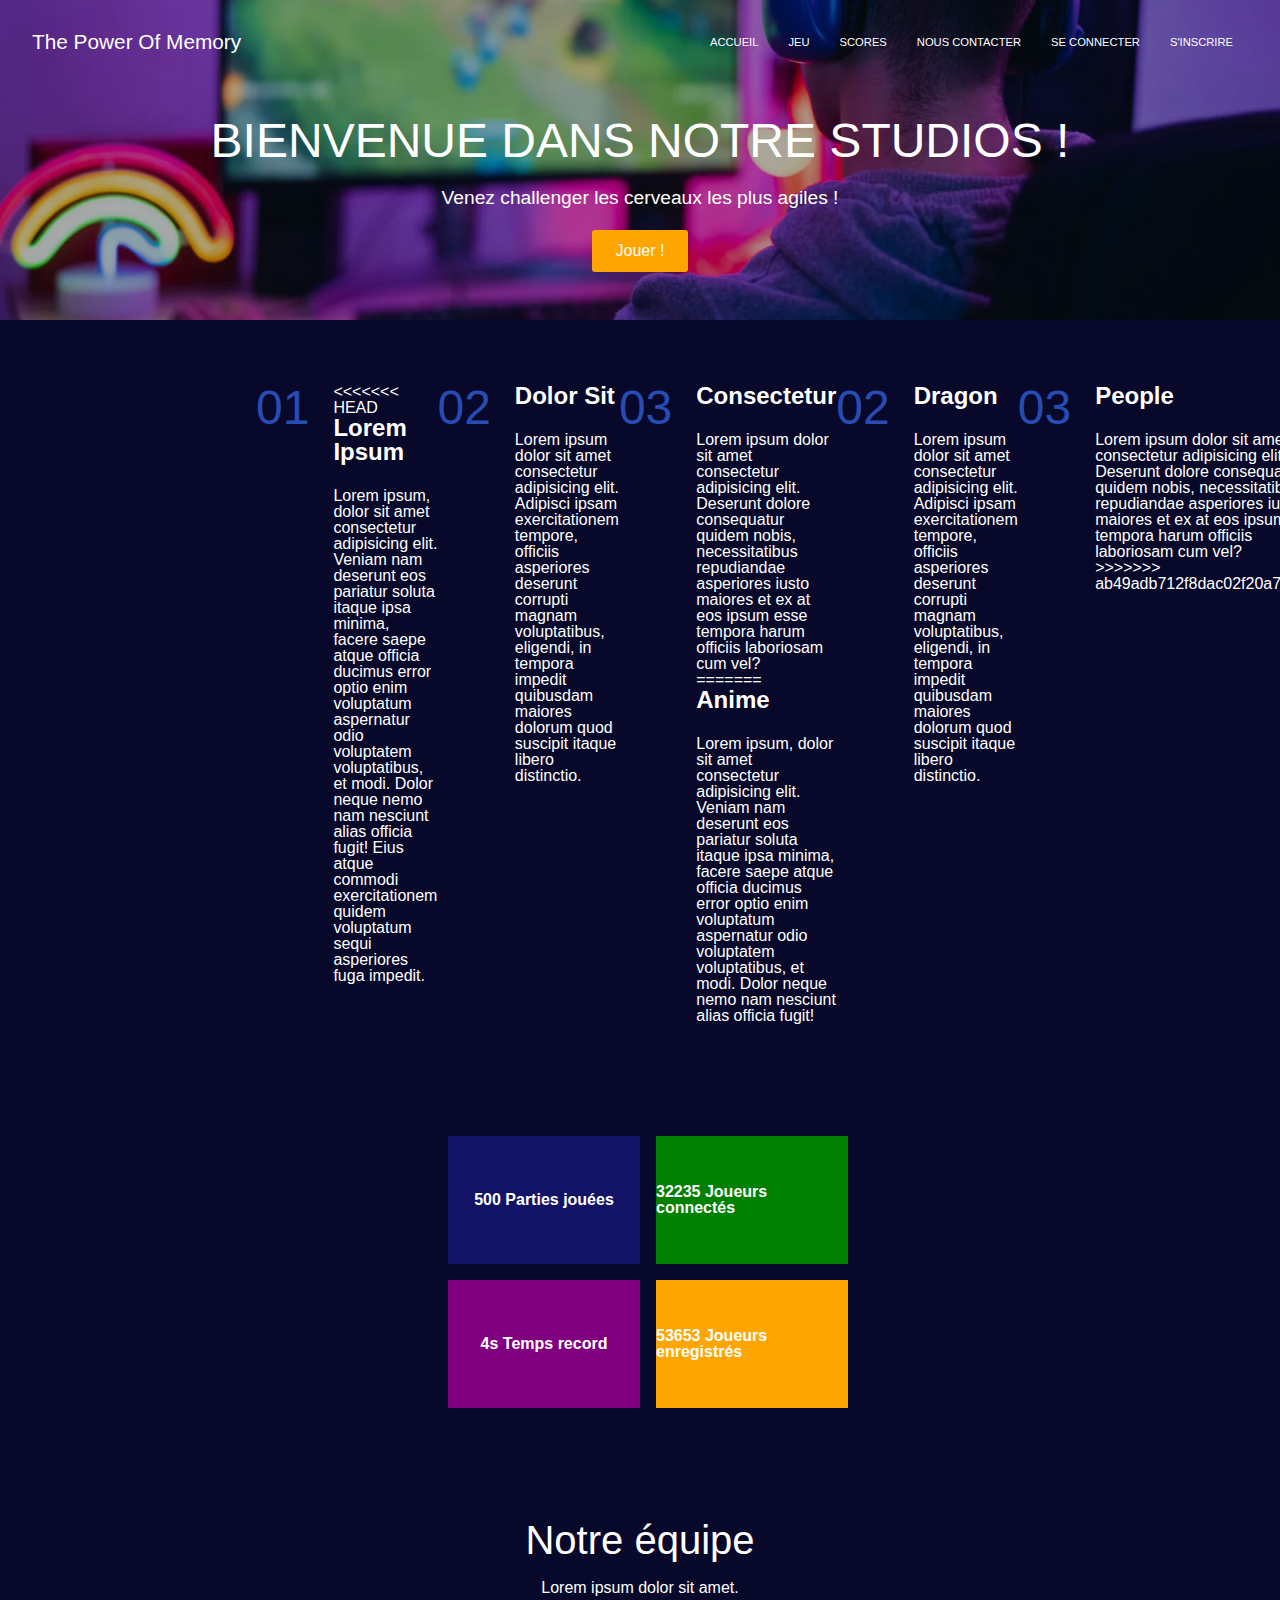
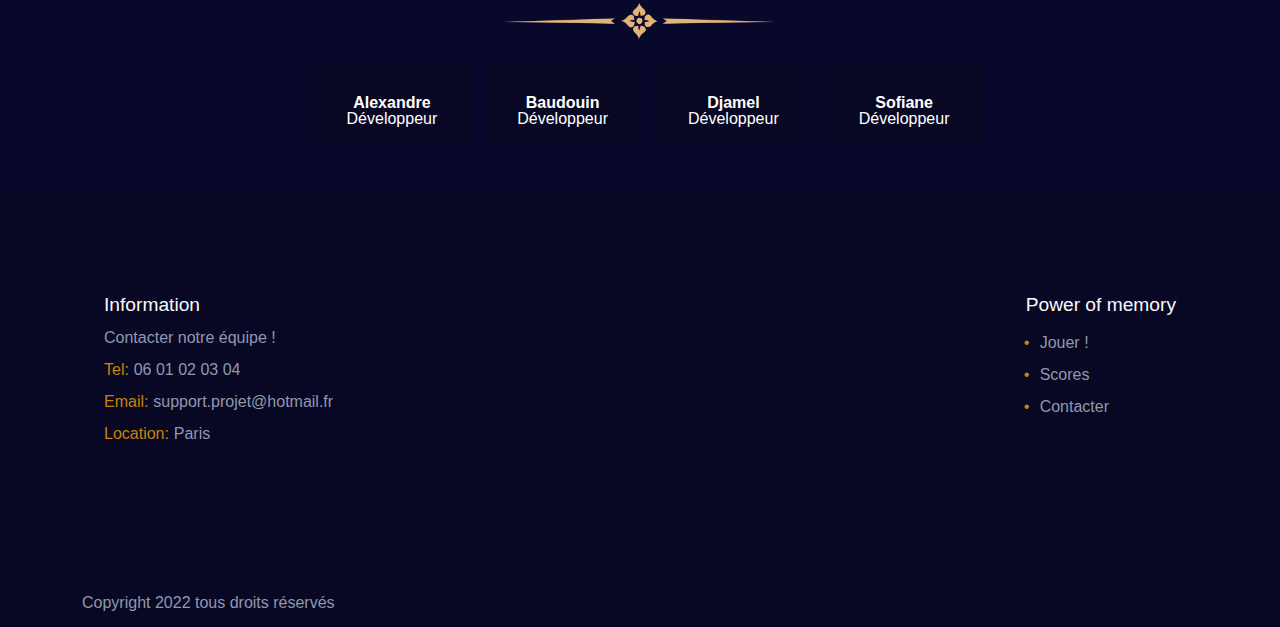
==== index.html @ 4fc53959 "footer" ====
<!DOCTYPE html>
<html lang="fr">

<head>
    <meta charset="UTF-8">
    <meta http-equiv="X-UA-Compatible" content="IE=edge">
    <meta name="viewport" content="width=device-width, initial-scale=1.0">
    <link rel="stylesheet" href="assets/css/reset.css">
    <link rel="stylesheet" href="assets/css/style.css">
    <link rel="stylesheet" href="assets/css/footer.css">
    <link rel="stylesheet" href="assets/css/header.css">
    <link rel="stylesheet" href="assets/css/section.css">
    <script src="https://kit.fontawesome.com/583bdb9b50.js" crossorigin="anonymous"></script>
    <title>The Power Of Memory</title>
</head>

<body>
    <!-- HEADER -->
    <div class="banniere">
    <header id="main-header">
        <h1 class="titreacceuil">The Power Of Memory</h1>
        <nav>           
            <ul class="menunav">
                <li><a href="index.html">ACCUEIL</a></li>
                <li><a href="memory.html">JEU</a></li>
                <li><a href="scores.html">SCORES</a></li>
                <li><a href="contact.html">NOUS CONTACTER</a></li>
                <li><a href="login.html">SE CONNECTER</a></li>
                <li><a href="inscription.html">S'INSCRIRE</a></li>
            </ul>
        </nav>
    </header>
     <section class="titreheader">
        <h2 class="titredebannieres">BIENVENUE DANS NOTRE STUDIOS ! </h2>
        <h3 class="soustitre">Venez challenger les cerveaux les plus agiles !</h3>
        <a href="memory.html"><button class="bouttonjouer"> Jouer !</button></a>
    
    </section></div> 


    <!-- HEADER -->

    <!-- MAIN -->
    <main>


        <!-- 3 cartes -->
        <section class="card_section">
            <div class="cards">
                <img src="http://placekitten.com/g/470/300" alt="">
                <img src="http://placekitten.com/g/200/300" alt="">
                <img src="http://placekitten.com/g/120/300" alt="">
            </div>
            <div class="card-text">
                <p>01</p>
                <div>
<<<<<<< HEAD
                    <h3>Lorem Ipsum</h3>
                    <p>Lorem ipsum, dolor sit amet consectetur adipisicing elit. Veniam nam deserunt eos pariatur soluta
                        itaque ipsa minima, facere saepe atque officia ducimus error optio enim voluptatum aspernatur
                        odio voluptatem voluptatibus, et modi. Dolor neque nemo nam nesciunt alias officia fugit! Eius
                        atque commodi exercitationem quidem voluptatum sequi asperiores fuga impedit.</p>
                </div>
                <p>02</p>
                <div>
                    <h3>Dolor Sit</h3>
                    <p>Lorem ipsum dolor sit amet consectetur adipisicing elit. Adipisci ipsam exercitationem tempore,
                        officiis asperiores deserunt corrupti magnam voluptatibus, eligendi, in tempora impedit
                        quibusdam maiores dolorum quod suscipit itaque libero distinctio.</p>
                </div>
                <p>03</p>
                <div>
                    <h3>Consectetur</h3>
                    <p>Lorem ipsum dolor sit amet consectetur adipisicing elit. Deserunt dolore consequatur quidem
                        nobis, necessitatibus repudiandae asperiores iusto maiores et ex at eos ipsum esse tempora harum
                        officiis laboriosam cum vel?</p>
=======
                    <h3>Anime</h3>
                    <p>Lorem ipsum, dolor sit amet consectetur adipisicing elit. Veniam nam deserunt eos pariatur soluta itaque ipsa minima, facere saepe atque officia ducimus error optio enim voluptatum aspernatur odio voluptatem voluptatibus, et modi. Dolor neque nemo nam nesciunt alias officia fugit!</p>
                </div>
                <p>02</p>
                <div>
                    <h3>Dragon</h3>
                    <p>Lorem ipsum dolor sit amet consectetur adipisicing elit. Adipisci ipsam exercitationem tempore, officiis asperiores deserunt corrupti magnam voluptatibus, eligendi, in tempora impedit quibusdam maiores dolorum quod suscipit itaque libero distinctio.</p>
                </div>
                <p>03</p>
                <div>
                    <h3>People</h3>
                    <p>Lorem ipsum dolor sit amet consectetur adipisicing elit. Deserunt dolore consequatur quidem nobis, necessitatibus repudiandae asperiores iusto maiores et ex at eos ipsum esse tempora harum officiis laboriosam cum vel?</p>
>>>>>>> ab49adb712f8dac02f20a7fc950325b04d6201ba
                </div>
            </div>
        </section>


        <!-- Statistiques -->
        <section class="stats_section">
            <img src="http://placekitten.com/g/450/300" alt="">
            <div class="stats">
                <div class="row_1">
                    <div id="games_played">
                        500 Parties jouées
                    </div>
                    <div id="best_time">
                        4s Temps record
                    </div>
                </div>
                <div class="row_2">
                    <div id="players_online">
                        32235 Joueurs connectés
                    </div>
                    <div id="registered_players">
                        53653 Joueurs enregistrés
                    </div>
                </div>
            </div>
        </section>


        <!-- Notre équipe -->
        <section class="team_section">
            <h2>Notre équipe</h2>
            <h3>Lorem ipsum dolor sit amet.</h3>
            <img src="assets/images/text-separator.png" alt="">
            <div class="team_members_box">
                <div class="member">
                    <img src="http://placekitten.com/g/150/150" alt="">
                    <p>Alexandre</p>
                    <p>Développeur</p>
                    <p><i class="fa-brands fa-square-facebook"></i> <i class="fa-brands fa-square-twitter"></i> <i
                            class="fa-brands fa-square-pinterest"></i></p>
                </div>
                <div class="member">
                    <img src="https://placedog.net/150/150" alt="">
                    <p>Baudouin</p>
                    <p>Développeur</p>
                    <p><i class="fa-brands fa-square-facebook"></i> <i class="fa-brands fa-square-twitter"></i> <i
                            class="fa-brands fa-square-pinterest"></i></p>
                </div>
                <div class="member">
                    <img src="http://placekitten.com/g/150/150" alt="">
                    <p>Djamel</p>
                    <p>Développeur</p>
                    <p><i class="fa-brands fa-square-facebook"></i> <i class="fa-brands fa-square-twitter"></i> <i
                            class="fa-brands fa-square-pinterest"></i></p>
                </div>
                <div class="member">
                    <img src="https://placedog.net/150/150" alt="">
                    <p>Sofiane</p>
                    <p>Développeur</p>
                    <p><i class="fa-brands fa-square-facebook"></i> <i class="fa-brands fa-square-twitter"></i> <i
                            class="fa-brands fa-square-pinterest"></i></p>
                </div>
            </div>

        </section>


    </main>
    <!-- MAIN -->

    <!-- FOOTER -->
    <footer class="footer1">

        <!-- balise comportant le bloc information et power of memory-->
        <div class="footer-display">


            <!--premier bloc information-->
            <div class="foot">
                <h2 class="title-footer">Information</h1>

                    <p class="sentence">Contacter notre équipe ! </p>
                    <div class="contact">
                        <div class="contact-phone">
                            <h4 class="telephone"> Tel:</h4>
                            <p class="contact-num">06 01 02 03 04</p>
                        </div>




                        <div class="mail">
                            <h4 class="contact-mail"> Email: </h4>
                            <p class="contact-num"> support.projet@hotmail.fr</p>

                        </div>

                        <div class="localisation">
                            <h4 class="contact-location">Location: </h4>
                            <p class="contact-num">Paris</p>

                        </div>


                        <!--icones des differents reseaux-->
                        <ul class="contact-icone">
                            <li><a class="link-social" href="https://fr-fr.facebook.com/"><i
                                        class="fa-brands fa-square-facebook fa-2xl "></i></a></li>
                            <li><a class="link-social" href="https://www.google.com/search"><i
                                        class="fa-brands fa-square-google-plus fa-2xl"></i></a></li>
                            <li><a class="link-social" href="https://www.pinterest.fr/"><i
                                        class="fa-brands fa-square-pinterest fa-2xl "></i></a></li>
                            <li><a class="link-social" href="https://www.instagram.com/?hl=fr"><i
                                        class="fa-brands fa-square-instagram fa-2xl "></i></a></li>
                            <li><a class="link-social" href="https://twitter.com/?lang=fr"><i
                                        class="fa-brands fa-square-twitter fa-2xl "></i></a></li>
                        </ul>
                    </div>
            </div>











            <!--deuxieme bloc power of memory-->
            <div class="foot2">
                <h1 class="title-footer2">Power of memory</h1>
                <ul class="footer-li">
                    <li class="help"><a class="lien" href="memory.html">Jouer !</a> </li>
                    <li class="help"><a class="lien2" href="scores.html">Scores</a></li>
                    <li class="help"><a class="lien3" href="contact.html">Contacter</a></li>
                </ul>

            </div>

        </div>

        <!--bloc comportant la mention copyright -->
        <div class="contact-copyright">
            <p class="footer-copy">Copyright<i class="fa-sharp fa-solid fa-copyright"></i> 2022 tous droits réservés</p>
        </div>


    </footer>



    <!-- FOOTER -->
</body>

</html>
---- assets/css/style.css ----
body {
    background-color: rgb(8, 8, 43);
    font-family: -apple-system, BlinkMacSystemFont, 'Segoe UI', Roboto, Oxygen, Ubuntu, Cantarell, 'Open Sans', 'Helvetica Neue', sans-serif;
}
---- assets/css/footer.css ----
.footer1{
    background-color: rgb(8, 8, 37);
    ;

}

.footer-display{
    display: flex;
    flex-direction: row;
    justify-content: space-between;
    align-items: flex-start;
    padding:80px ; 

}



.title-footer , .title-footer2 {
    color: rgb(249, 249, 249);
    font-size: 1.2em;
}


.footer-copy , .sentence , .contact , .mail ,  .localisation , .footer-li{
    color: rgb(144, 152, 173);
}

.telephone , .contact-mail , .contact-location {
    color: rgb(197, 131, 9);
}

.footer-li{
    list-style: none;
    margin-top: 0.8em;
    margin-right: 2em;


}

.foot{
    padding: 1em;


}
.foot2 {
    padding: 1em;

}


/* colorisation des puces */
.contact-icone::before {
    content: "•"; color: rgb(197, 143, 43) ;
}

.contact-icone::before {
    content: "•"; color: rgb(197, 133, 15);
    display: inline-block; width: 1em;
    margin-left: -1em
}
.help::before{
    content: "•"; color: rgb(197, 143, 43) ;
}

.help::before {
    content: "•"; color: rgb(197, 133, 15);
    display: inline-block; width: 1em;
    margin-left: -1em
}


/* positionnement de la mention copyright */
.contact-copyright{
    background-color: rgb(8, 8, 37);
    margin-top: -30px;
    padding: 16px;
    
}

.contact-phone , .localisation , .mail{
    display: flex;
    flex-direction: row;
    align-items: center;
    padding-bottom: 1em;    
}


.help{
    margin-right: 30px;
    padding-bottom: 1em;
    color: orange; 


}


.contact-icone {
    list-style-type : none;
    margin: 0;
}
.contact-icone , .fa-brands-fa-square-twitter , .fa-brands-fa-square-facebook , .fa-brands-fa-google , .fa-brands-fa-square-pinterest , .fa-brands-fa-square-instagram{

    display: table-cell;

}

.contact-icone{
    overflow:hidden;
    display: flex ;
    flex-direction: row;
    justify-content: flex-start;
    color: orange;
    height: 2em;
    padding-top: 15px; 
}




.footer-copy{
    margin-left: 66px;
}

.title-footer2{
    display: flex;
    flex-direction: column;
    justify-content: flex-start;
    padding: 8px ;
    margin-left: -22px;
}

.title-footer{
    
    padding:  8px ;

}

.sentence{
    padding: 8px;
}

.contact {
    display: flex;
    flex-direction: column;
    justify-content: flex-start;
    margin: auto;
    padding: 8px ;
}

.contact-num {
    padding-left: 0.3em;
}

.lien:visited{
    color: rgb(144, 152, 173);
}
.lien2:visited{
    color: rgb(144, 152, 173);
}
.lien3:visited{
    color: rgb(144, 152, 173);
}

.lien , .lien2 , .lien3{

color: rgb(144, 152, 173);
text-decoration: none;


}

.lien:hover{
    color: orange;
}
.lien2:hover{
    color : orange
}
.lien3:hover{
    color: orange;
}
.contact-icone li {
    margin-right: 0.5em;
}

.link-social{
    color: orange;
    background-color: white;
    height: 1em;
    padding-bottom : 0.3em;
    padding-top: 0.3em;
    border-radius: 0.2em;
}


/* Interface mobile */
@media screen and (max-width : 480px) {

    .footer-display{
        
        width: 100%;
        margin-right: 3em;
        
    }

    .footer1{
        background-color: rgb(8, 8, 37);
        width: 100%;

    }
    .contact-num , .footer-li , .sentence , .contact{
        font-size: 0.5em;
        width: 100%;
    }
    .title-footer , .title-footer2 {
        font-size: 0,8em;
        width: 100%;
    }
    .foot{
        margin-left: -5em;
        
    }
    .contact-mail , .contact-phone  , .contact-localisation , .contact-copyright{
        
        font-size: 0.6em;

    }
    
    .contact-phone , .mail , .localisation{
        display: flex;
        flex-direction: row;
        justify-content: flex-start;
        align-items: flex-start;
        font-size: 0.6em ;
    }
    

}
---- assets/css/header.css ----
.menunav {
    list-style:none;
    display: flex; 
    font-size: 0.7em;
}
#main-header {
    display: flex;
    justify-content: space-between;
    align-items: center;
    padding: 2em;
}

.menunav a{
    font-family: Arial, Helvetica, sans-serif;
    text-decoration: none;
    padding: 10px;
    color: white;
    margin: 0 5px;
    transition: all 0.5s;
}
.menunav a:hover {
    color:orange;
    border-top: solid orange 2px;
    border-radius: 10px;
}
.bouttonjouer{
    color: white;
    background-color: orange;
    font-size: 1em;
    width: 6em;
    height: 2.6em;
    border: none;
    border-radius: 3px;
    
}
a .bouttonjouer:hover{
    box-shadow: 10px 10px 10px rgb(152, 103, 11) inset;
    
}
.titredebannieres{
    color: white;
    font-size: 3em;
}
.titreacceuil{
    color: white;
    font-size: 1.3em;
}
.soustitre{
    padding: 1.2em;
    color: white;
    font-size: 1.2em;
}
.titreheader{
    padding: 2em;
    display: flex;
    justify-content: center;
    flex-direction: column;
    align-items: center;
}
.banniere{
    background: url('../images/imagejeux.png') no-repeat center;
    background-size: cover;
    height: 20em;
}
---- assets/css/section.css ----
main{
    color: white;
}
main section{
    margin-bottom: 6em;
    margin-top: 2em;
}
.card_section{
    display: flex;
    flex-direction: column;
    align-items: center;
}
.card-text{
    display: flex;
    margin-top: 2em;
    width: 60%;
}
.card-text div{
    width: 30%; 
}
.card-text>p{
    font-size: 3em;
    color: rgb(39, 76, 179);
    margin-right: 0.5em;
}
.card-text h3{
    margin-bottom: 1em;
    font-weight: bold;
    font-size: 1.5em;
}
.cards{
    display: flex;
    justify-content: space-between;
    width: 60%;
}
.cards img:not(:first-child){
    margin-left: 1em;
}
.stats_section{
    display: flex;
    align-items: center;
    justify-content: center;
}
.stats{
    margin-left: 1em;
    display: flex;
}
.stats div>div{
    height: 8em;
    width: 12em;
    color: white;
    display: flex;
    align-items: center;
    flex-direction: column;
    justify-content: center;
    margin: 1em 0.5em;
    font-weight: bold;
}
#games_played{
    background-color: rgb(19, 19, 102);
}
#players_online{
    background-color: green;
}
#best_time{
    background-color: purple;
}
#registered_players{
    background-color: orange;
}
.stat_box p{
    font-size: 2em;
    margin-bottom: 0.3em;
}
.team_members_box{
    display: flex;
    justify-content: center;
    margin-top: 1em;
}
.member img{
    border-radius: 50%;
}
.member p{
    text-align: center;
}
.team_section{
    text-align: center;
    margin-bottom: 3em;
}
.team_section>img{
    height: 3em;
}
.team_section h2{
    font-size: 2.5em;
    margin-bottom: 0.5em;
}
.member {
    background-color: rgb(8, 8, 37);
    margin-left: 1em;
    padding: 1em 2em;
}
.member p:first-of-type{
    font-weight: bold;
}
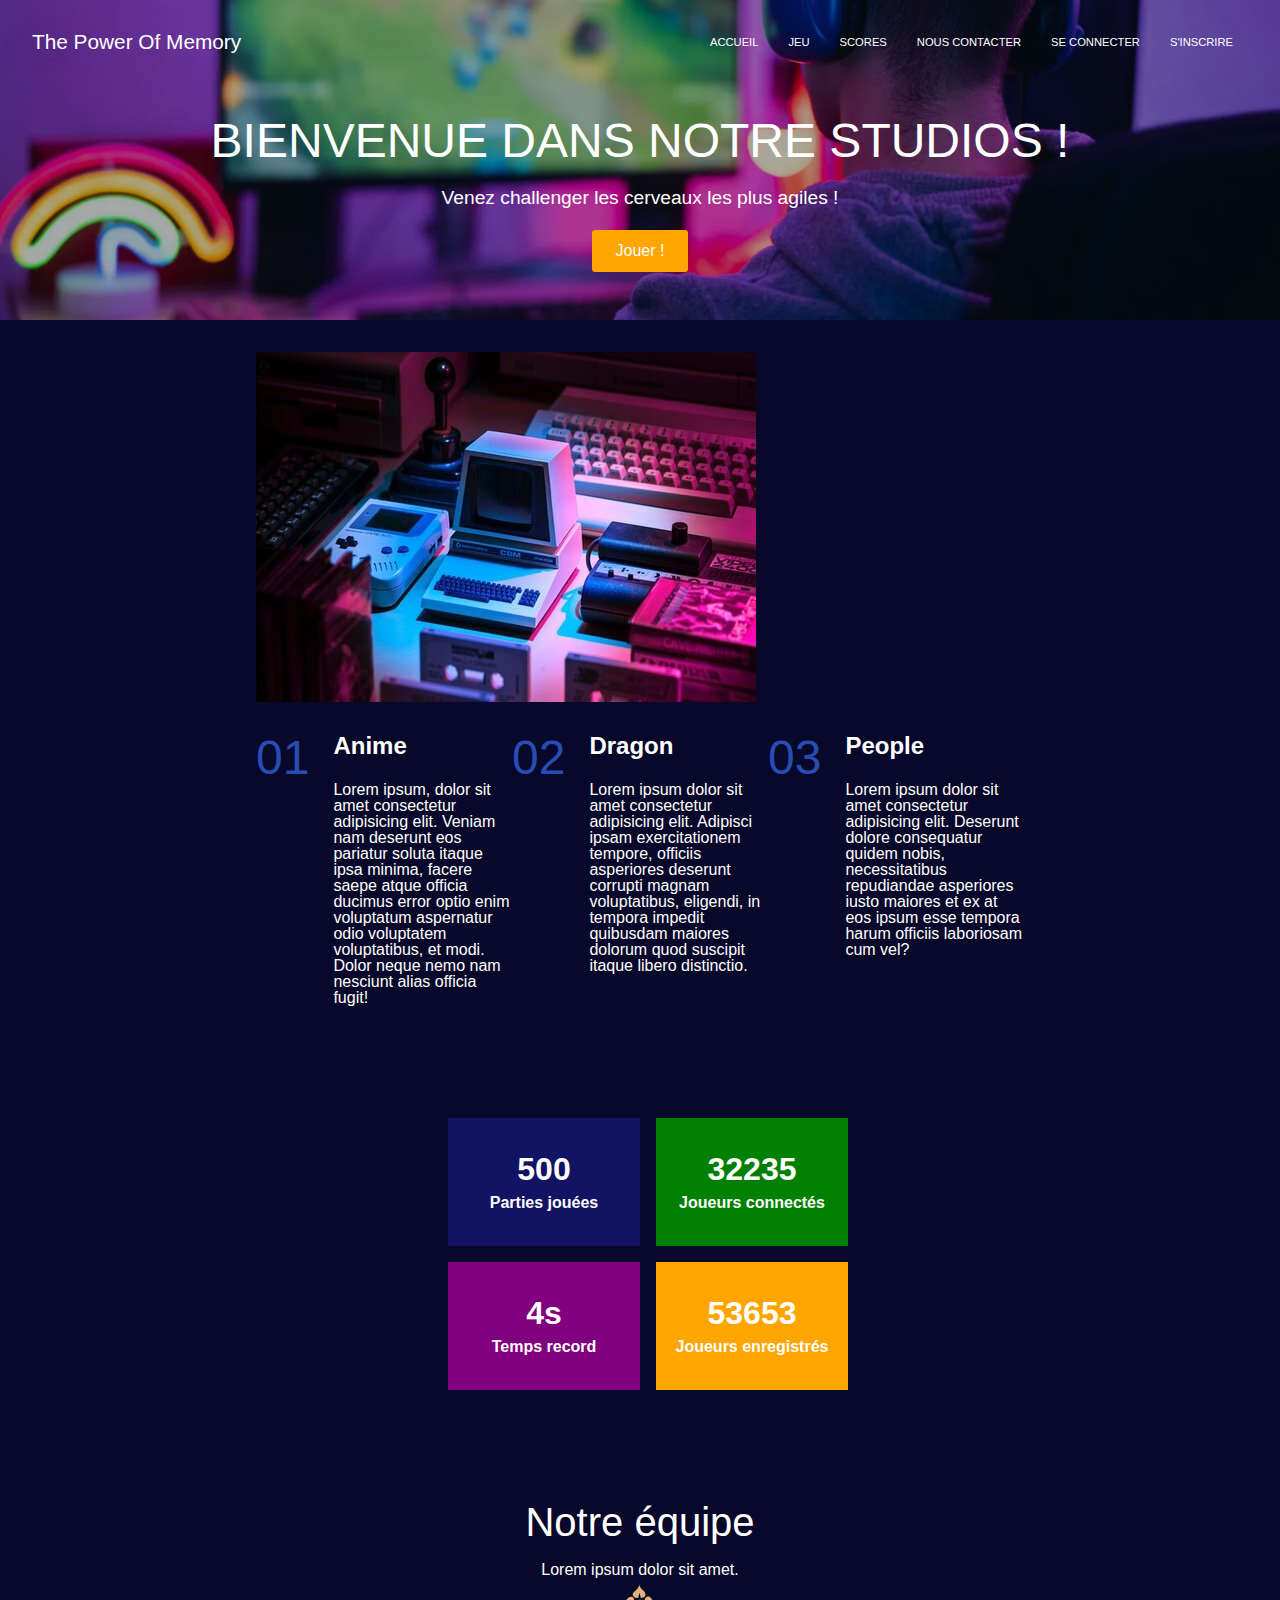
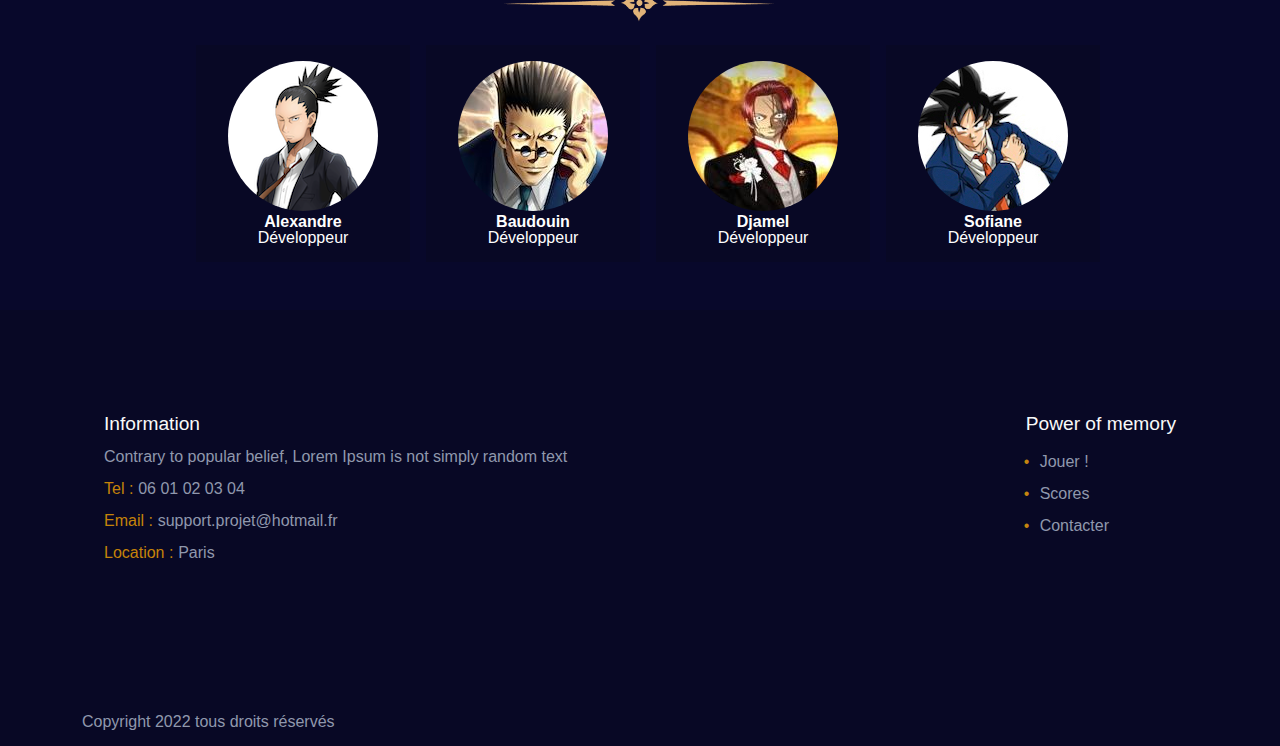
==== commit e9c44199: "section contact" ====
--- a/index.html
+++ b/index.html
@@ -10,6 +10,7 @@
     <link rel="stylesheet" href="assets/css/footer.css">
     <link rel="stylesheet" href="assets/css/header.css">
     <link rel="stylesheet" href="assets/css/section.css">
+    <link rel="icon" href="assets/images/favicon.jpg"> 
     <script src="https://kit.fontawesome.com/583bdb9b50.js" crossorigin="anonymous"></script>
     <title>The Power Of Memory</title>
 </head>
@@ -37,6 +38,7 @@
     
     </section></div> 
 
+   
 
     <!-- HEADER -->
 
@@ -45,36 +47,15 @@
 
 
         <!-- 3 cartes -->
-        <section class="card_section">
-            <div class="cards">
-                <img src="http://placekitten.com/g/470/300" alt="">
-                <img src="http://placekitten.com/g/200/300" alt="">
-                <img src="http://placekitten.com/g/120/300" alt="">
+        <section class ="card_section">
+            <div class ="cards">
+                <img src="assets/images/image_card01.jpg" alt="">
+                <img src="https://placedog.net/200/350" alt="">
+                <img src="http://placekitten.com/g/120/350" alt="">
             </div>
             <div class="card-text">
                 <p>01</p>
                 <div>
-<<<<<<< HEAD
-                    <h3>Lorem Ipsum</h3>
-                    <p>Lorem ipsum, dolor sit amet consectetur adipisicing elit. Veniam nam deserunt eos pariatur soluta
-                        itaque ipsa minima, facere saepe atque officia ducimus error optio enim voluptatum aspernatur
-                        odio voluptatem voluptatibus, et modi. Dolor neque nemo nam nesciunt alias officia fugit! Eius
-                        atque commodi exercitationem quidem voluptatum sequi asperiores fuga impedit.</p>
-                </div>
-                <p>02</p>
-                <div>
-                    <h3>Dolor Sit</h3>
-                    <p>Lorem ipsum dolor sit amet consectetur adipisicing elit. Adipisci ipsam exercitationem tempore,
-                        officiis asperiores deserunt corrupti magnam voluptatibus, eligendi, in tempora impedit
-                        quibusdam maiores dolorum quod suscipit itaque libero distinctio.</p>
-                </div>
-                <p>03</p>
-                <div>
-                    <h3>Consectetur</h3>
-                    <p>Lorem ipsum dolor sit amet consectetur adipisicing elit. Deserunt dolore consequatur quidem
-                        nobis, necessitatibus repudiandae asperiores iusto maiores et ex at eos ipsum esse tempora harum
-                        officiis laboriosam cum vel?</p>
-=======
                     <h3>Anime</h3>
                     <p>Lorem ipsum, dolor sit amet consectetur adipisicing elit. Veniam nam deserunt eos pariatur soluta itaque ipsa minima, facere saepe atque officia ducimus error optio enim voluptatum aspernatur odio voluptatem voluptatibus, et modi. Dolor neque nemo nam nesciunt alias officia fugit!</p>
                 </div>
@@ -87,7 +68,6 @@
                 <div>
                     <h3>People</h3>
                     <p>Lorem ipsum dolor sit amet consectetur adipisicing elit. Deserunt dolore consequatur quidem nobis, necessitatibus repudiandae asperiores iusto maiores et ex at eos ipsum esse tempora harum officiis laboriosam cum vel?</p>
->>>>>>> ab49adb712f8dac02f20a7fc950325b04d6201ba
                 </div>
             </div>
         </section>
@@ -96,21 +76,21 @@
         <!-- Statistiques -->
         <section class="stats_section">
             <img src="http://placekitten.com/g/450/300" alt="">
-            <div class="stats">
+            <div class ="stats">
                 <div class="row_1">
-                    <div id="games_played">
-                        500 Parties jouées
-                    </div>
-                    <div id="best_time">
-                        4s Temps record
+                    <div id="games_played" class="stat_box">
+                        <p>500</p> Parties jouées
+                    </div>
+                    <div id="best_time" class="stat_box">
+                       <p>4s</p>  Temps record
                     </div>
                 </div>
                 <div class="row_2">
-                    <div id="players_online">
-                        32235 Joueurs connectés
-                    </div>
-                    <div id="registered_players">
-                        53653 Joueurs enregistrés
+                    <div id="players_online" class="stat_box">
+                       <p>32235</p>  Joueurs connectés
+                    </div>
+                    <div id="registered_players" class="stat_box">
+                       <p>53653</p>  Joueurs enregistrés
                     </div>
                 </div>
             </div>
@@ -124,37 +104,33 @@
             <img src="assets/images/text-separator.png" alt="">
             <div class="team_members_box">
                 <div class="member">
-                    <img src="http://placekitten.com/g/150/150" alt="">
+                    <img src="assets/images/shikamaru.png" alt="">
                     <p>Alexandre</p>
                     <p>Développeur</p>
-                    <p><i class="fa-brands fa-square-facebook"></i> <i class="fa-brands fa-square-twitter"></i> <i
-                            class="fa-brands fa-square-pinterest"></i></p>
-                </div>
-                <div class="member">
-                    <img src="https://placedog.net/150/150" alt="">
+                    <p><i class="fa-brands fa-square-facebook"></i> <i class="fa-brands fa-square-twitter"></i> <i class="fa-brands fa-square-pinterest"></i></p>
+                </div>
+                <div class="member">
+                    <img src="assets/images/leorio.jpg" alt="">
                     <p>Baudouin</p>
                     <p>Développeur</p>
-                    <p><i class="fa-brands fa-square-facebook"></i> <i class="fa-brands fa-square-twitter"></i> <i
-                            class="fa-brands fa-square-pinterest"></i></p>
-                </div>
-                <div class="member">
-                    <img src="http://placekitten.com/g/150/150" alt="">
+                    <p><i class="fa-brands fa-square-facebook"></i> <i class="fa-brands fa-square-twitter"></i> <i class="fa-brands fa-square-pinterest"></i></p>
+                </div>
+                <div class="member">
+                    <img src="assets/images/shanks.jpg" alt="">
                     <p>Djamel</p>
                     <p>Développeur</p>
-                    <p><i class="fa-brands fa-square-facebook"></i> <i class="fa-brands fa-square-twitter"></i> <i
-                            class="fa-brands fa-square-pinterest"></i></p>
-                </div>
-                <div class="member">
-                    <img src="https://placedog.net/150/150" alt="">
+                    <p><i class="fa-brands fa-square-facebook"></i> <i class="fa-brands fa-square-twitter"></i> <i class="fa-brands fa-square-pinterest"></i></p>
+                </div>
+                <div class="member">
+                    <img src="assets/images/goku.jpg" alt="">
                     <p>Sofiane</p>
                     <p>Développeur</p>
-                    <p><i class="fa-brands fa-square-facebook"></i> <i class="fa-brands fa-square-twitter"></i> <i
-                            class="fa-brands fa-square-pinterest"></i></p>
+                    <p><i class="fa-brands fa-square-facebook"></i> <i class="fa-brands fa-square-twitter"></i> <i class="fa-brands fa-square-pinterest"></i></p>
                 </div>
             </div>
 
         </section>
-
+        
 
     </main>
     <!-- MAIN -->
@@ -162,86 +138,78 @@
     <!-- FOOTER -->
     <footer class="footer1">
 
-        <!-- balise comportant le bloc information et power of memory-->
         <div class="footer-display">
 
-
-            <!--premier bloc information-->
-            <div class="foot">
-                <h2 class="title-footer">Information</h1>
-
-                    <p class="sentence">Contacter notre équipe ! </p>
+         
+
+            <div class="foot" >
+                    <h1 class="title-footer">Information</h1>
+
+                    <p class="sentence">Contrary to popular belief, Lorem Ipsum is not simply random text </p>
                     <div class="contact">
                         <div class="contact-phone">
-                            <h4 class="telephone"> Tel:</h4>
-                            <p class="contact-num">06 01 02 03 04</p>
+                                        <h4 class="telephone"> Tel :</h4>
+                                        <p class="contact-num">06 01 02 03 04</p>
                         </div>
-
-
-
-
+                    
+                    
+                    
+            
                         <div class="mail">
-                            <h4 class="contact-mail"> Email: </h4>
-                            <p class="contact-num"> support.projet@hotmail.fr</p>
+                                        <h4 class="contact-mail"> Email : </h4>
+                                        <p class="contact-num"> support.projet@hotmail.fr</p>
 
                         </div>
 
                         <div class="localisation">
-                            <h4 class="contact-location">Location: </h4>
+                            <h4 class="contact-location">Location : </h4>
                             <p class="contact-num">Paris</p>
 
                         </div>
 
-
-                        <!--icones des differents reseaux-->
                         <ul class="contact-icone">
-                            <li><a class="link-social" href="https://fr-fr.facebook.com/"><i
-                                        class="fa-brands fa-square-facebook fa-2xl "></i></a></li>
-                            <li><a class="link-social" href="https://www.google.com/search"><i
-                                        class="fa-brands fa-square-google-plus fa-2xl"></i></a></li>
-                            <li><a class="link-social" href="https://www.pinterest.fr/"><i
-                                        class="fa-brands fa-square-pinterest fa-2xl "></i></a></li>
-                            <li><a class="link-social" href="https://www.instagram.com/?hl=fr"><i
-                                        class="fa-brands fa-square-instagram fa-2xl "></i></a></li>
-                            <li><a class="link-social" href="https://twitter.com/?lang=fr"><i
-                                        class="fa-brands fa-square-twitter fa-2xl "></i></a></li>
-                        </ul>
-                    </div>
-            </div>
-
-
-
-
-
-
-
-
-
-
-
-            <!--deuxieme bloc power of memory-->
+                            <li><a class="link-social" href="https://fr-fr.facebook.com/"><i class="fa-brands fa-square-facebook fa-2xl "></i></a></li>
+                            <li><a class="link-social" href="https://www.google.com/search"><i class="fa-brands fa-square-google-plus fa-2xl"></i></a></li>
+                            <li><a class="link-social" href="https://www.pinterest.fr/"><i class="fa-brands fa-square-pinterest fa-2xl "></i></a></li>
+                            <li><a class="link-social" href="https://www.instagram.com/?hl=fr"><i class="fa-brands fa-square-instagram fa-2xl "></i></a></li>
+                            <li><a class="link-social" href="https://twitter.com/?lang=fr"><i class="fa-brands fa-square-twitter fa-2xl "></i></a></li>
+                        </ul>   
+                    </div>
+            </div>
+
+
+                
+
+
+
+            
+          
+            
+
+
+            
             <div class="foot2">
-                <h1 class="title-footer2">Power of memory</h1>
-                <ul class="footer-li">
-                    <li class="help"><a class="lien" href="memory.html">Jouer !</a> </li>
-                    <li class="help"><a class="lien2" href="scores.html">Scores</a></li>
-                    <li class="help"><a class="lien3" href="contact.html">Contacter</a></li>
-                </ul>
+                    <h1 class="title-footer2">Power of memory</h1>
+                    <ul class="footer-li">
+                        <li class="help"><a class="lien" href="memory.html">Jouer !</a> </li>
+                        <li class="help"><a class="lien2" href="scores.html">Scores</a></li>
+                        <li class="help"><a class="lien3" href="contact.html">Contacter</a></li>
+                    </ul>
 
             </div>
 
         </div>
 
-        <!--bloc comportant la mention copyright -->
-        <div class="contact-copyright">
-            <p class="footer-copy">Copyright<i class="fa-sharp fa-solid fa-copyright"></i> 2022 tous droits réservés</p>
-        </div>
-
-
+        
+            <div class ="contact-copyright">
+                <p class="footer-copy">Copyright<i class="fa-sharp fa-solid fa-copyright"></i> 2022 tous droits réservés</p>
+            </div>
+
+        
     </footer>
-
-
-
+               
+    
+   
     <!-- FOOTER -->
 </body>
 
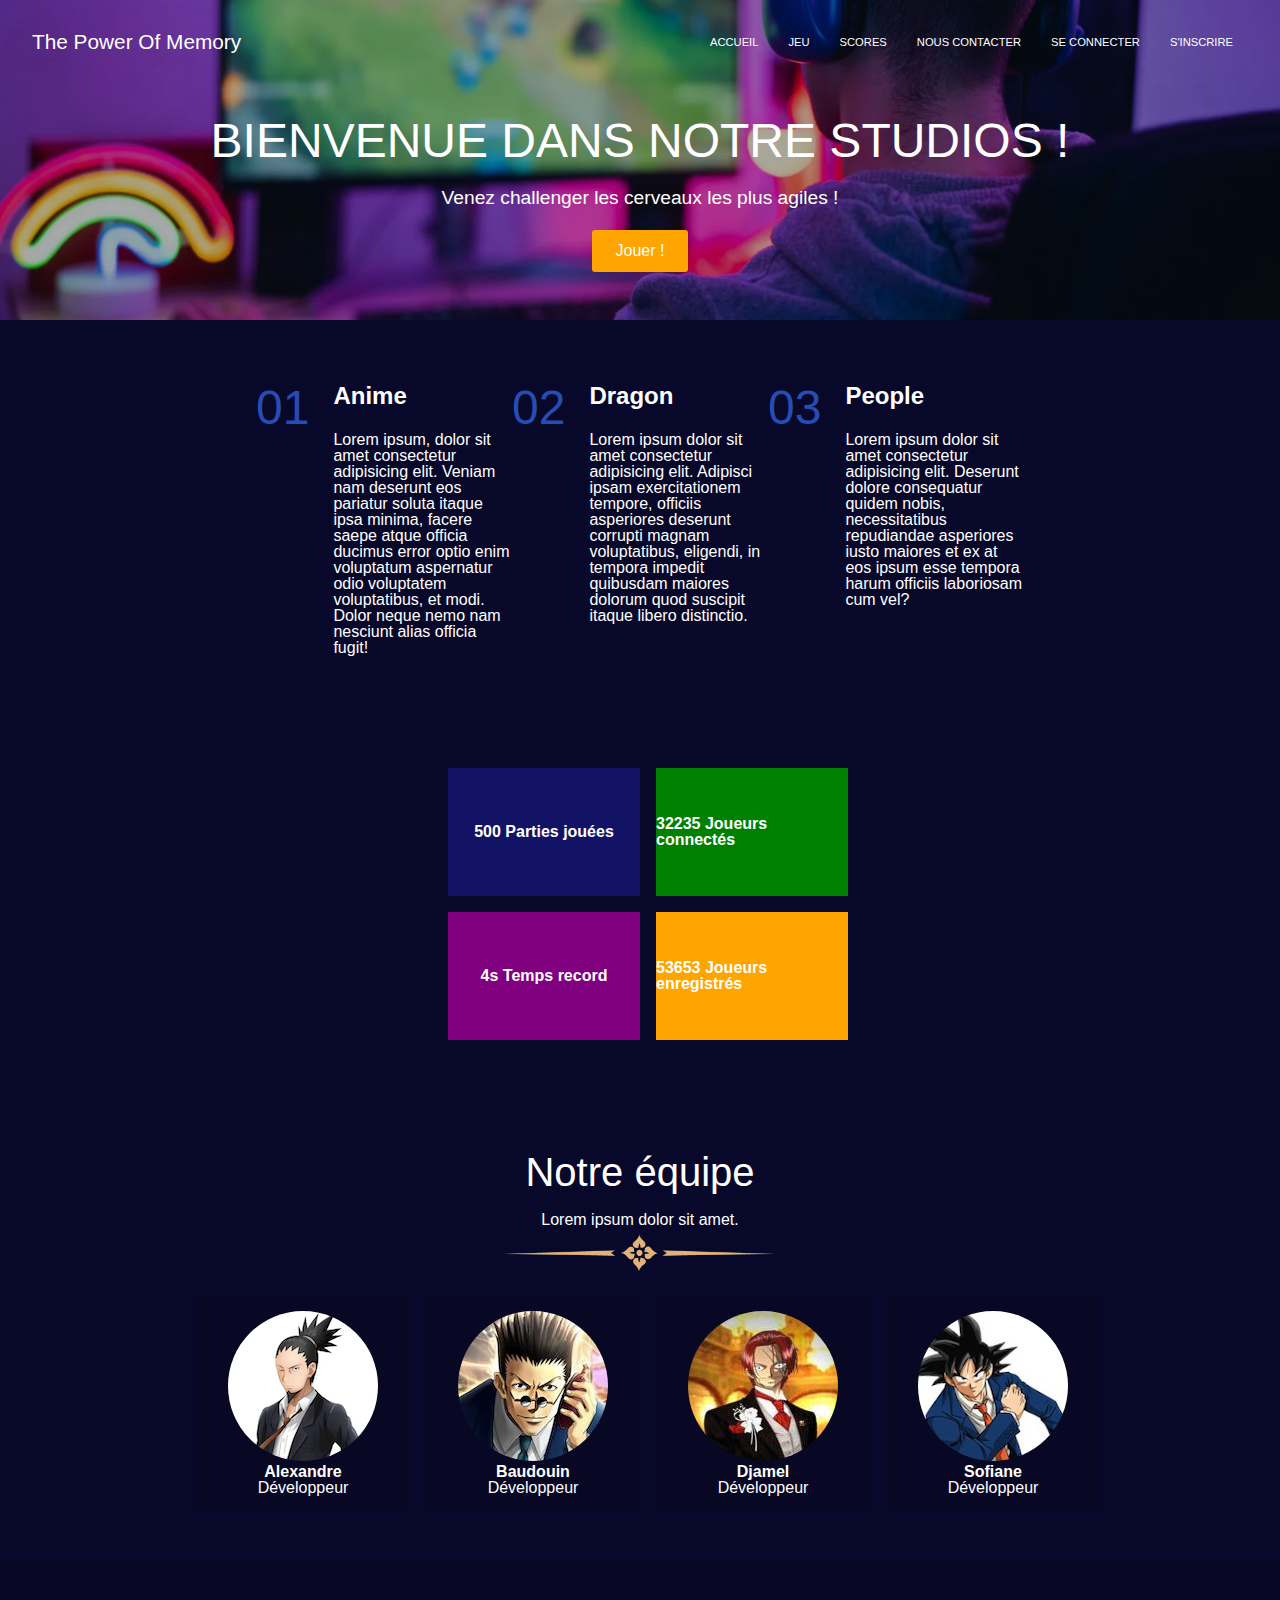
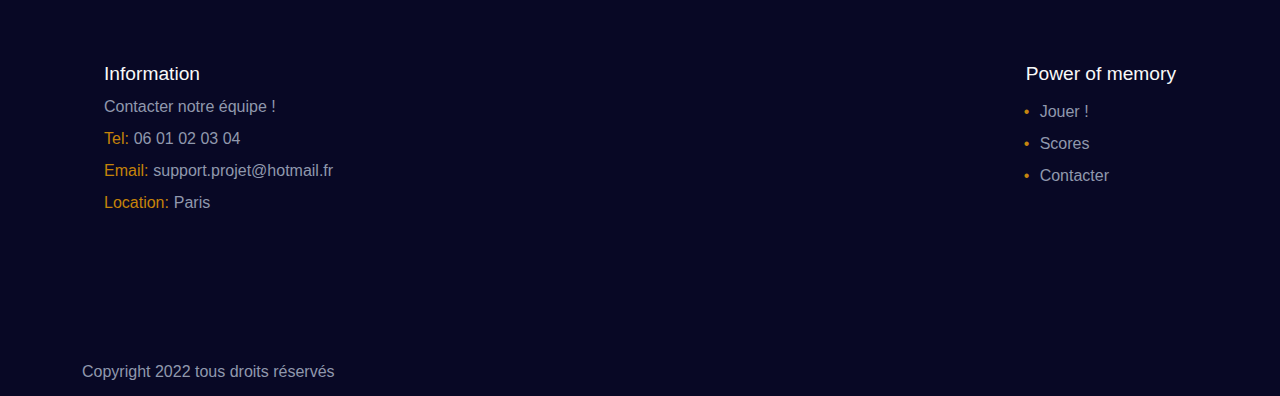
==== commit f1b51daa: "Merge branch 'main' into contact_alex" ====
--- a/index.html
+++ b/index.html
@@ -38,7 +38,6 @@
     
     </section></div> 
 
-   
 
     <!-- HEADER -->
 
@@ -47,11 +46,11 @@
 
 
         <!-- 3 cartes -->
-        <section class ="card_section">
-            <div class ="cards">
-                <img src="assets/images/image_card01.jpg" alt="">
-                <img src="https://placedog.net/200/350" alt="">
-                <img src="http://placekitten.com/g/120/350" alt="">
+        <section class="card_section">
+            <div class="cards">
+                <img src="http://placekitten.com/g/470/300" alt="">
+                <img src="http://placekitten.com/g/200/300" alt="">
+                <img src="http://placekitten.com/g/120/300" alt="">
             </div>
             <div class="card-text">
                 <p>01</p>
@@ -76,21 +75,21 @@
         <!-- Statistiques -->
         <section class="stats_section">
             <img src="http://placekitten.com/g/450/300" alt="">
-            <div class ="stats">
+            <div class="stats">
                 <div class="row_1">
-                    <div id="games_played" class="stat_box">
-                        <p>500</p> Parties jouées
-                    </div>
-                    <div id="best_time" class="stat_box">
-                       <p>4s</p>  Temps record
+                    <div id="games_played">
+                        500 Parties jouées
+                    </div>
+                    <div id="best_time">
+                        4s Temps record
                     </div>
                 </div>
                 <div class="row_2">
-                    <div id="players_online" class="stat_box">
-                       <p>32235</p>  Joueurs connectés
-                    </div>
-                    <div id="registered_players" class="stat_box">
-                       <p>53653</p>  Joueurs enregistrés
+                    <div id="players_online">
+                        32235 Joueurs connectés
+                    </div>
+                    <div id="registered_players">
+                        53653 Joueurs enregistrés
                     </div>
                 </div>
             </div>
@@ -107,30 +106,34 @@
                     <img src="assets/images/shikamaru.png" alt="">
                     <p>Alexandre</p>
                     <p>Développeur</p>
-                    <p><i class="fa-brands fa-square-facebook"></i> <i class="fa-brands fa-square-twitter"></i> <i class="fa-brands fa-square-pinterest"></i></p>
+                    <p><i class="fa-brands fa-square-facebook"></i> <i class="fa-brands fa-square-twitter"></i> <i
+                            class="fa-brands fa-square-pinterest"></i></p>
                 </div>
                 <div class="member">
                     <img src="assets/images/leorio.jpg" alt="">
                     <p>Baudouin</p>
                     <p>Développeur</p>
-                    <p><i class="fa-brands fa-square-facebook"></i> <i class="fa-brands fa-square-twitter"></i> <i class="fa-brands fa-square-pinterest"></i></p>
+                    <p><i class="fa-brands fa-square-facebook"></i> <i class="fa-brands fa-square-twitter"></i> <i
+                            class="fa-brands fa-square-pinterest"></i></p>
                 </div>
                 <div class="member">
                     <img src="assets/images/shanks.jpg" alt="">
                     <p>Djamel</p>
                     <p>Développeur</p>
-                    <p><i class="fa-brands fa-square-facebook"></i> <i class="fa-brands fa-square-twitter"></i> <i class="fa-brands fa-square-pinterest"></i></p>
+                    <p><i class="fa-brands fa-square-facebook"></i> <i class="fa-brands fa-square-twitter"></i> <i
+                            class="fa-brands fa-square-pinterest"></i></p>
                 </div>
                 <div class="member">
                     <img src="assets/images/goku.jpg" alt="">
                     <p>Sofiane</p>
                     <p>Développeur</p>
-                    <p><i class="fa-brands fa-square-facebook"></i> <i class="fa-brands fa-square-twitter"></i> <i class="fa-brands fa-square-pinterest"></i></p>
+                    <p><i class="fa-brands fa-square-facebook"></i> <i class="fa-brands fa-square-twitter"></i> <i
+                            class="fa-brands fa-square-pinterest"></i></p>
                 </div>
             </div>
 
         </section>
-        
+
 
     </main>
     <!-- MAIN -->
@@ -138,78 +141,86 @@
     <!-- FOOTER -->
     <footer class="footer1">
 
+        <!-- balise comportant le bloc information et power of memory-->
         <div class="footer-display">
 
-         
-
-            <div class="foot" >
-                    <h1 class="title-footer">Information</h1>
-
-                    <p class="sentence">Contrary to popular belief, Lorem Ipsum is not simply random text </p>
+
+            <!--premier bloc information-->
+            <div class="foot">
+                <h2 class="title-footer">Information</h1>
+
+                    <p class="sentence">Contacter notre équipe ! </p>
                     <div class="contact">
                         <div class="contact-phone">
-                                        <h4 class="telephone"> Tel :</h4>
-                                        <p class="contact-num">06 01 02 03 04</p>
+                            <h4 class="telephone"> Tel:</h4>
+                            <p class="contact-num">06 01 02 03 04</p>
                         </div>
-                    
-                    
-                    
-            
+
+
+
+
                         <div class="mail">
-                                        <h4 class="contact-mail"> Email : </h4>
-                                        <p class="contact-num"> support.projet@hotmail.fr</p>
+                            <h4 class="contact-mail"> Email: </h4>
+                            <p class="contact-num"> support.projet@hotmail.fr</p>
 
                         </div>
 
                         <div class="localisation">
-                            <h4 class="contact-location">Location : </h4>
+                            <h4 class="contact-location">Location: </h4>
                             <p class="contact-num">Paris</p>
 
                         </div>
 
+
+                        <!--icones des differents reseaux-->
                         <ul class="contact-icone">
-                            <li><a class="link-social" href="https://fr-fr.facebook.com/"><i class="fa-brands fa-square-facebook fa-2xl "></i></a></li>
-                            <li><a class="link-social" href="https://www.google.com/search"><i class="fa-brands fa-square-google-plus fa-2xl"></i></a></li>
-                            <li><a class="link-social" href="https://www.pinterest.fr/"><i class="fa-brands fa-square-pinterest fa-2xl "></i></a></li>
-                            <li><a class="link-social" href="https://www.instagram.com/?hl=fr"><i class="fa-brands fa-square-instagram fa-2xl "></i></a></li>
-                            <li><a class="link-social" href="https://twitter.com/?lang=fr"><i class="fa-brands fa-square-twitter fa-2xl "></i></a></li>
-                        </ul>   
-                    </div>
-            </div>
-
-
-                
-
-
-
-            
-          
-            
-
-
-            
+                            <li><a class="link-social" href="https://fr-fr.facebook.com/"><i
+                                        class="fa-brands fa-square-facebook fa-2xl "></i></a></li>
+                            <li><a class="link-social" href="https://www.google.com/search"><i
+                                        class="fa-brands fa-square-google-plus fa-2xl"></i></a></li>
+                            <li><a class="link-social" href="https://www.pinterest.fr/"><i
+                                        class="fa-brands fa-square-pinterest fa-2xl "></i></a></li>
+                            <li><a class="link-social" href="https://www.instagram.com/?hl=fr"><i
+                                        class="fa-brands fa-square-instagram fa-2xl "></i></a></li>
+                            <li><a class="link-social" href="https://twitter.com/?lang=fr"><i
+                                        class="fa-brands fa-square-twitter fa-2xl "></i></a></li>
+                        </ul>
+                    </div>
+            </div>
+
+
+
+
+
+
+
+
+
+
+
+            <!--deuxieme bloc power of memory-->
             <div class="foot2">
-                    <h1 class="title-footer2">Power of memory</h1>
-                    <ul class="footer-li">
-                        <li class="help"><a class="lien" href="memory.html">Jouer !</a> </li>
-                        <li class="help"><a class="lien2" href="scores.html">Scores</a></li>
-                        <li class="help"><a class="lien3" href="contact.html">Contacter</a></li>
-                    </ul>
+                <h1 class="title-footer2">Power of memory</h1>
+                <ul class="footer-li">
+                    <li class="help"><a class="lien" href="memory.html">Jouer !</a> </li>
+                    <li class="help"><a class="lien2" href="scores.html">Scores</a></li>
+                    <li class="help"><a class="lien3" href="contact.html">Contacter</a></li>
+                </ul>
 
             </div>
 
         </div>
 
-        
-            <div class ="contact-copyright">
-                <p class="footer-copy">Copyright<i class="fa-sharp fa-solid fa-copyright"></i> 2022 tous droits réservés</p>
-            </div>
-
-        
+        <!--bloc comportant la mention copyright -->
+        <div class="contact-copyright">
+            <p class="footer-copy">Copyright<i class="fa-sharp fa-solid fa-copyright"></i> 2022 tous droits réservés</p>
+        </div>
+
+
     </footer>
-               
-    
-   
+
+
+
     <!-- FOOTER -->
 </body>
 
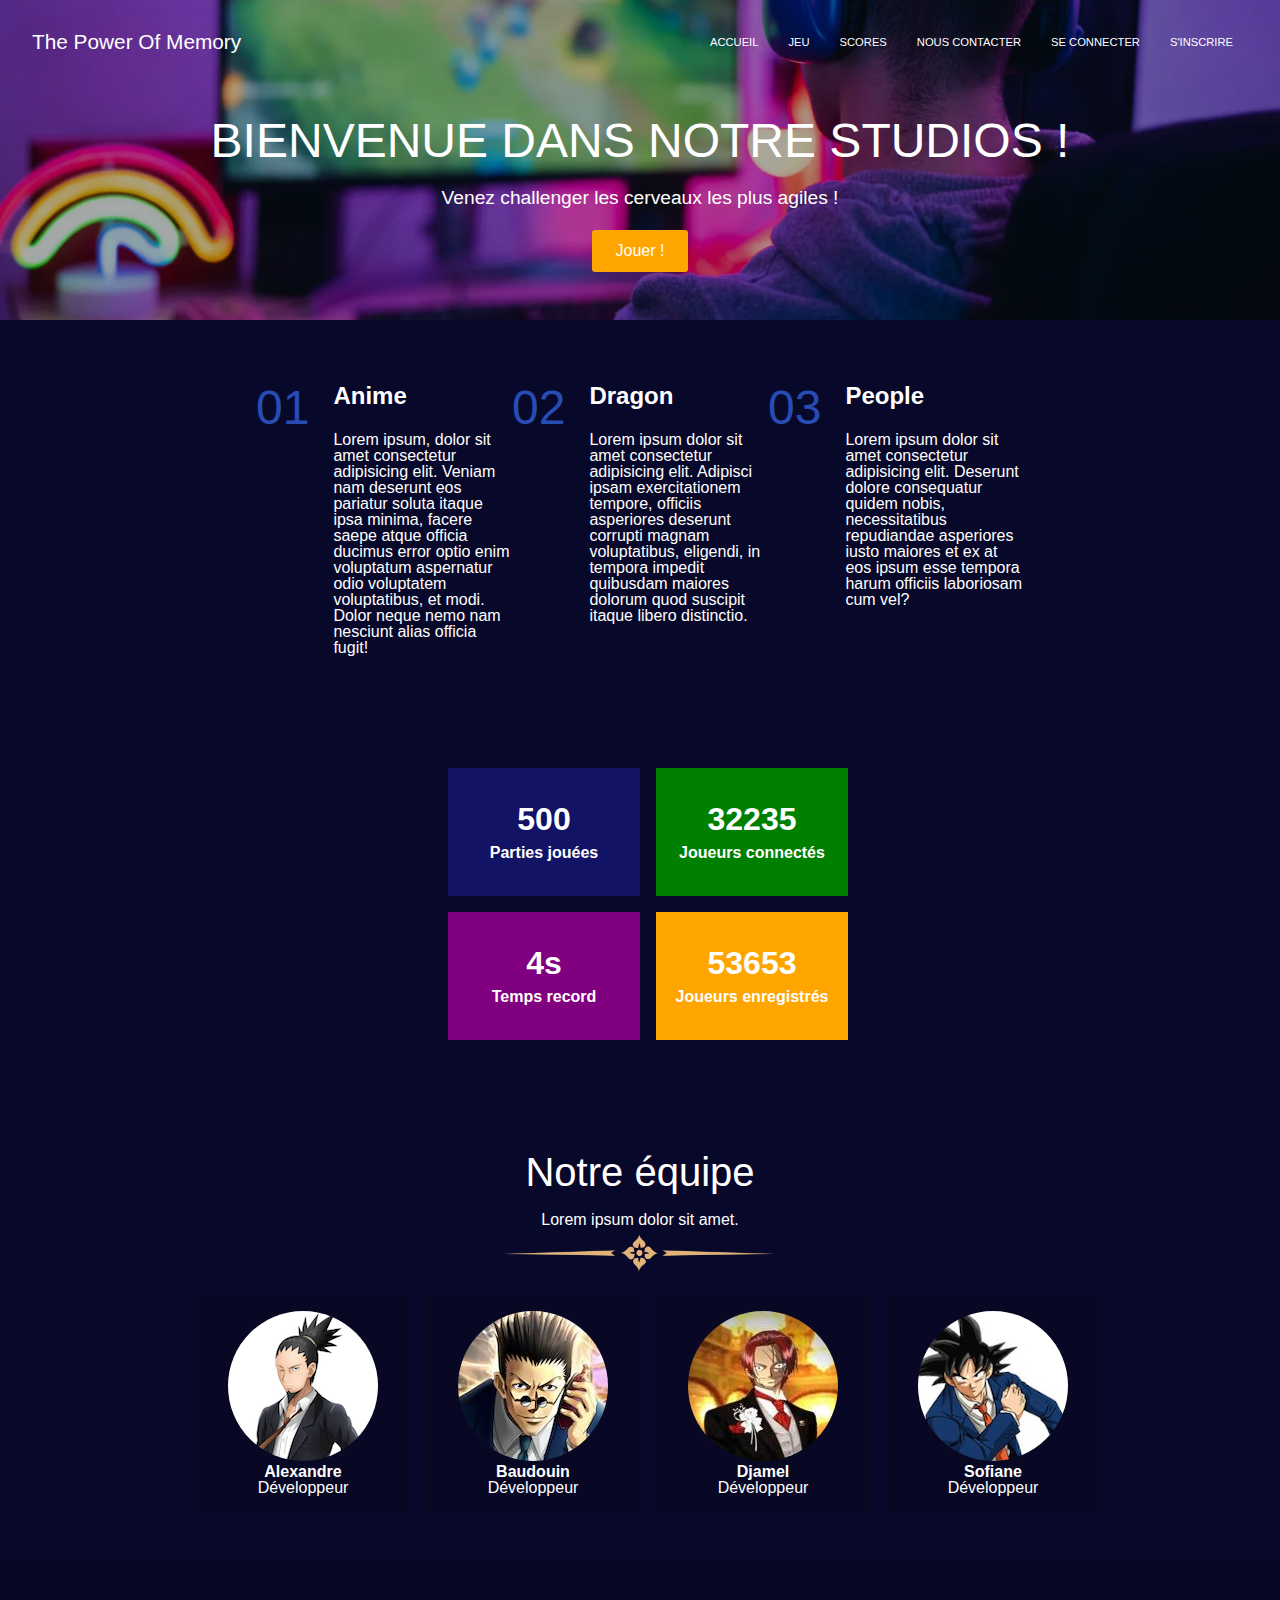
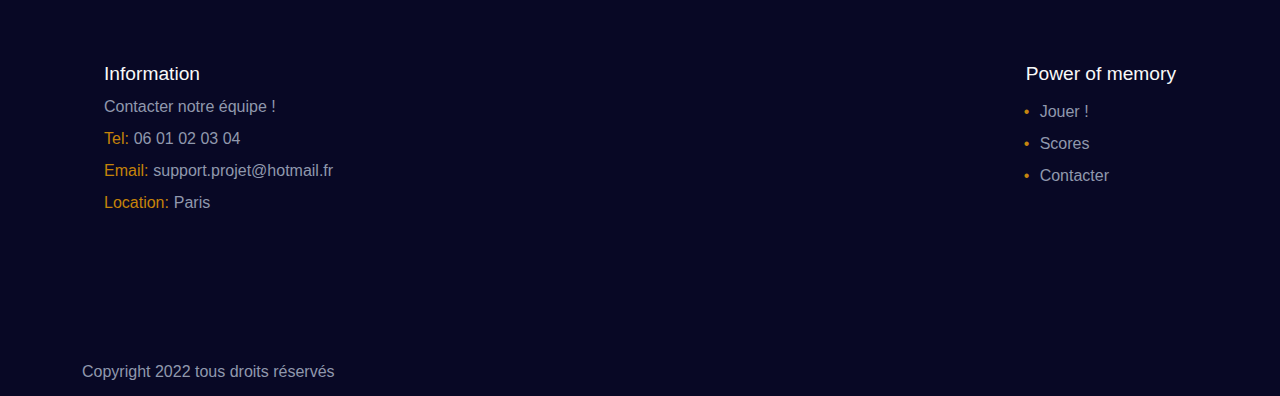
==== commit 55e00d36: "responsive section" ====
--- a/index.html
+++ b/index.html
@@ -77,19 +77,19 @@
             <img src="http://placekitten.com/g/450/300" alt="">
             <div class="stats">
                 <div class="row_1">
-                    <div id="games_played">
-                        500 Parties jouées
-                    </div>
-                    <div id="best_time">
-                        4s Temps record
+                    <div id="games_played" class="stat_box">
+                        <p>500</p> <span>Parties jouées</span> 
+                    </div>
+                    <div id="best_time" class="stat_box">
+                        <p>4s</p> <span>Temps record<nspa > 
                     </div>
                 </div>
                 <div class="row_2">
-                    <div id="players_online">
-                        32235 Joueurs connectés
-                    </div>
-                    <div id="registered_players">
-                        53653 Joueurs enregistrés
+                    <div id="players_online" class="stat_box">
+                        <p>32235</p> <span>Joueurs connectés</span> 
+                    </div>
+                    <div id="registered_players" class="stat_box">
+                        <p>53653</p> <span>Joueurs enregistrés</span> 
                     </div>
                 </div>
             </div>
--- a/assets/css/section.css
+++ b/assets/css/section.css
@@ -5,6 +5,7 @@
     margin-bottom: 6em;
     margin-top: 2em;
 }
+/* Cards */
 .card_section{
     display: flex;
     flex-direction: column;
@@ -36,6 +37,7 @@
 .cards img:not(:first-child){
     margin-left: 1em;
 }
+/* Stats */
 .stats_section{
     display: flex;
     align-items: center;
@@ -72,6 +74,10 @@
     font-size: 2em;
     margin-bottom: 0.3em;
 }
+.stat_box span{
+    text-align: center;
+}
+/* Team */
 .team_members_box{
     display: flex;
     justify-content: center;
@@ -101,4 +107,142 @@
 }
 .member p:first-of-type{
     font-weight: bold;
-}+}
+
+
+@media (max-width: 1025px){
+    /* Card */
+    .card_section img{
+        width: 50%;
+        height: 40%;
+        margin-bottom: 1em;
+    }
+    .card_section{
+        display: flex;
+        flex-direction: row;
+    }
+    .cards{ 
+        flex-direction: column;
+        align-items: center;
+        justify-content: center;
+    }
+
+    .cards img:not(:first-child){
+    margin-left: 0;
+    }
+    .card-text{
+        flex-direction: column;
+        width: 60%;
+        align-items: flex-start;
+    }
+    .card-text div{
+        font-size: 0.8em;
+        width: 80%;
+        margin-bottom: 3em;
+    }
+    .card-text>p{
+        font-size: 2.5em;
+    }
+    /* Stats */
+    .stats{
+        flex-wrap: wrap;
+    }
+    .stats_section{
+        width: 50%;
+        flex-wrap: wrap;
+        justify-content: center;    
+    }
+    .stats_section img {
+        width: 70%;
+    }
+    .stats div>div{
+        height: 5em;
+        width: 9em;
+    }
+    .stat_box p{
+        font-size: 1em;
+    }
+    .stat_box{
+        font-size: 1em;
+    }
+
+    /* Team */
+    .team_section h2{
+        font-size: 2.2em;
+    }
+    .team_section h3{
+        font-size: 0.9em;
+    }
+    .team_members_box{
+        flex-wrap: wrap;
+    }
+}
+
+
+@media (max-width: 769px){
+    /* Card */
+    .card_section img{
+        width: 50%;
+        height: 40%;
+        margin-bottom: 1em;
+    }
+    .card-text{
+        width: 60%;
+    }
+    .card-text div{        
+        font-size: 1em;
+        margin-bottom: 3em;
+    }
+    .card-text>p{
+        font-size: 2em;
+    }
+    /* Stats */
+    .stats_section img {
+        width: 50%;
+    }
+    .stat_box{
+        font-size: 0.8em;
+    }
+    /* Team */
+    .team_section h2{
+        font-size: 1.8em;
+    }
+    .team_section h3{
+        font-size: 0.8em;
+    }
+}
+
+
+
+@media (max-width: 480px) { 
+    /* Card */
+
+    .card-text{
+        width: 50%;
+    }
+    .card-text div{
+        font-size: 0.6em;
+        overflow: scroll;
+        width: 70%;
+        margin-bottom: 1em;
+    }
+    .card-text>p{
+        font-size: 1.7em;
+    }
+/* Stats */
+.stats_section img {
+    width: 30%;
+}
+    .stats_section{
+        width: 100%;
+    }
+
+/* Team */
+.team_section h2{
+    font-size: 1.4em;
+}
+.team_section h3{
+    font-size: 0.6em;
+}
+    
+ }
